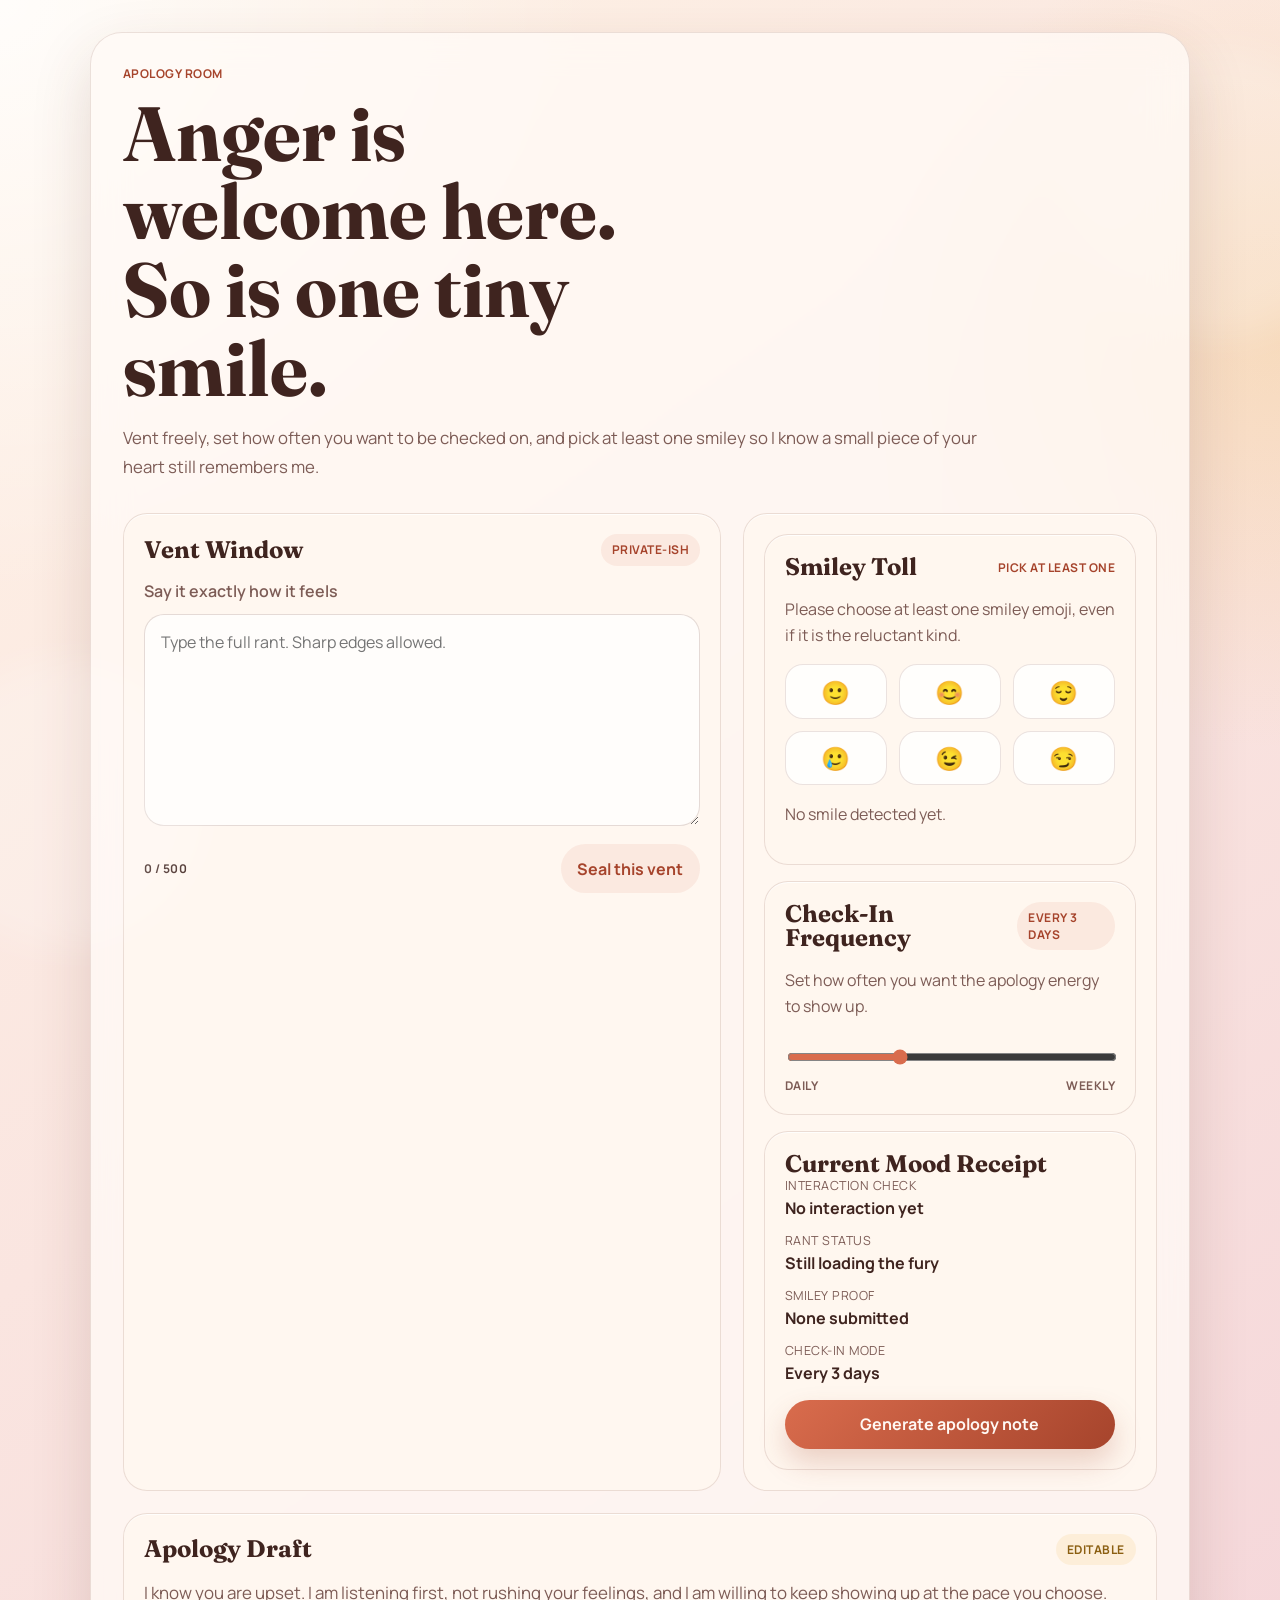
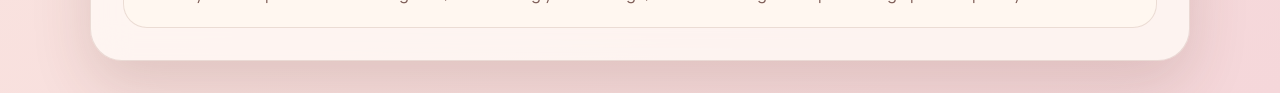
==== imsorry/index.html @ 5b045b2d "first commit" ====
<!DOCTYPE html>
<html lang="en">
  <head>
    <meta charset="UTF-8" />
    <meta name="viewport" content="width=device-width, initial-scale=1.0" />
    <title>Apology Room</title>
    <link rel="preconnect" href="https://fonts.googleapis.com" />
    <link rel="preconnect" href="https://fonts.gstatic.com" crossorigin />
    <link
      href="https://fonts.googleapis.com/css2?family=Fraunces:opsz,wght@9..144,600;9..144,700&family=Manrope:wght@400;500;600;700&display=swap"
      rel="stylesheet"
    />
    <link rel="stylesheet" href="style.css" />
  </head>
  <body>
    <main class="page-shell">
      <section class="hero-card">
        <p class="eyebrow">Apology Room</p>
        <h1>Anger is welcome here. So is one tiny smile.</h1>
        <p class="lead">
          Vent freely, set how often you want to be checked on, and pick at least one smiley so I know a small piece of your heart still remembers me.
        </p>

        <div class="panel-grid">
          <article class="panel panel-vent">
            <div class="panel-header">
              <h2>Vent Window</h2>
              <span class="status-dot">Private-ish</span>
            </div>
            <label class="field-label" for="vent-message">Say it exactly how it feels</label>
            <textarea
              id="vent-message"
              class="vent-input"
              rows="8"
              placeholder="Type the full rant. Sharp edges allowed."
            ></textarea>
            <div class="vent-footer">
              <span id="char-count">0 / 500</span>
              <button id="save-vent" class="ghost-button" type="button">Seal this vent</button>
            </div>
          </article>

          <article class="panel panel-side">
            <div class="stack">
              <section class="mini-panel">
                <div class="panel-header">
                  <h2>Smiley Toll</h2>
                  <span id="emoji-warning" class="warning-text">Pick at least one</span>
                </div>
                <p class="mini-copy">Please choose at least one smiley emoji, even if it is the reluctant kind.</p>
                <div id="emoji-picker" class="emoji-picker" aria-label="Smiley emoji picker">
                  <button class="emoji-button" type="button" data-emoji="🙂" aria-pressed="false">🙂</button>
                  <button class="emoji-button" type="button" data-emoji="😊" aria-pressed="false">😊</button>
                  <button class="emoji-button" type="button" data-emoji="😌" aria-pressed="false">😌</button>
                  <button class="emoji-button" type="button" data-emoji="🥲" aria-pressed="false">🥲</button>
                  <button class="emoji-button" type="button" data-emoji="😉" aria-pressed="false">😉</button>
                  <button class="emoji-button" type="button" data-emoji="😏" aria-pressed="false">😏</button>
                </div>
                <p id="emoji-summary" class="selection-summary">No smile detected yet.</p>
              </section>

              <section class="mini-panel">
                <div class="panel-header">
                  <h2>Check-In Frequency</h2>
                  <span id="frequency-value" class="status-pill">Every 3 days</span>
                </div>
                <p class="mini-copy">Set how often you want the apology energy to show up.</p>
                <input id="frequency-slider" class="slider" type="range" min="1" max="7" value="3" />
                <div class="slider-labels">
                  <span>Daily</span>
                  <span>Weekly</span>
                </div>
              </section>

              <section class="mini-panel summary-panel">
                <h2>Current Mood Receipt</h2>
                <dl>
                  <div>
                    <dt>Interaction check</dt>
                    <dd id="receipt-engagement">No interaction yet</dd>
                  </div>
                  <div>
                    <dt>Rant status</dt>
                    <dd id="receipt-rant">Still loading the fury</dd>
                  </div>
                  <div>
                    <dt>Smiley proof</dt>
                    <dd id="receipt-emoji">None submitted</dd>
                  </div>
                  <div>
                    <dt>Check-in mode</dt>
                    <dd id="receipt-frequency">Every 3 days</dd>
                  </div>
                </dl>
                <button id="generate-note" class="primary-button" type="button">Generate apology note</button>
              </section>
            </div>
          </article>
        </div>

        <section class="note-panel">
          <div class="panel-header">
            <h2>Apology Draft</h2>
            <span class="status-pill soft">Editable</span>
          </div>
          <p id="apology-note" class="note-copy">
            I know you are upset. I am listening first, not rushing your feelings, and I am willing to keep showing up at the pace you choose.
          </p>
        </section>
      </section>
    </main>

    <script type="module" src="script.js"></script>
  </body>
  </html>
---- imsorry/style.css ----
:root {
  color-scheme: light;
  --bg-top: #fff3e6;
  --bg-bottom: #f5d7da;
  --card: rgba(255, 250, 246, 0.78);
  --card-strong: rgba(255, 247, 240, 0.95);
  --border: rgba(113, 62, 47, 0.14);
  --text: #3f241f;
  --muted: #7d5c56;
  --accent: #d96c4d;
  --accent-deep: #a6442c;
  --gold: #f0bf62;
  --shadow: 0 24px 60px rgba(92, 48, 37, 0.16);
}

* {
  box-sizing: border-box;
}

body {
  margin: 0;
  min-height: 100vh;
  font-family: "Manrope", sans-serif;
  color: var(--text);
  background:
    radial-gradient(circle at top left, rgba(255, 255, 255, 0.82), transparent 28%),
    radial-gradient(circle at right 20%, rgba(240, 191, 98, 0.28), transparent 22%),
    linear-gradient(145deg, var(--bg-top), var(--bg-bottom));
}

body::before,
body::after {
  content: "";
  position: fixed;
  inset: auto;
  width: 18rem;
  height: 18rem;
  border-radius: 999px;
  background: rgba(255, 255, 255, 0.2);
  filter: blur(18px);
  pointer-events: none;
}

body::before {
  top: 3rem;
  right: -5rem;
}

body::after {
  bottom: -3rem;
  left: -5rem;
}

.page-shell {
  display: grid;
  min-height: 100vh;
  padding: 2rem;
  place-items: center;
}

.hero-card {
  width: min(1100px, 100%);
  padding: 2rem;
  border: 1px solid var(--border);
  border-radius: 32px;
  background: var(--card);
  backdrop-filter: blur(18px);
  box-shadow: var(--shadow);
}

.eyebrow,
.status-dot,
.status-pill,
.warning-text,
#char-count,
.slider-labels {
  letter-spacing: 0.04em;
  text-transform: uppercase;
  font-size: 0.75rem;
  font-weight: 700;
}

.eyebrow {
  margin: 0 0 0.8rem;
  color: var(--accent-deep);
}

h1,
h2 {
  margin: 0;
  font-family: "Fraunces", serif;
  line-height: 1.02;
}

h1 {
  max-width: 11ch;
  font-size: clamp(2.8rem, 6vw, 5.3rem);
}

.lead {
  max-width: 56rem;
  margin: 1rem 0 2rem;
  color: var(--muted);
  font-size: 1.05rem;
  line-height: 1.7;
}

.panel-grid {
  display: grid;
  grid-template-columns: 1.3fr 0.9fr;
  gap: 1.35rem;
}

.panel,
.mini-panel,
.note-panel {
  border: 1px solid var(--border);
  border-radius: 24px;
  background: var(--card-strong);
  box-shadow: inset 0 1px 0 rgba(255, 255, 255, 0.8);
}

.panel,
.mini-panel,
.note-panel {
  padding: 1.25rem;
}

.stack {
  display: grid;
  gap: 1rem;
}

.panel-header {
  display: flex;
  align-items: center;
  justify-content: space-between;
  gap: 1rem;
  margin-bottom: 0.9rem;
}

.status-dot,
.status-pill {
  display: inline-flex;
  align-items: center;
  gap: 0.35rem;
  padding: 0.45rem 0.7rem;
  border-radius: 999px;
  background: rgba(217, 108, 77, 0.1);
  color: var(--accent-deep);
}

.status-pill.soft {
  background: rgba(240, 191, 98, 0.16);
  color: #8b5f12;
}

.field-label,
.mini-copy,
.selection-summary,
.note-copy,
dd,
dt {
  color: var(--muted);
}

.field-label {
  display: block;
  margin-bottom: 0.75rem;
  font-weight: 600;
}

.vent-input {
  width: 100%;
  resize: vertical;
  border: 1px solid rgba(113, 62, 47, 0.18);
  border-radius: 20px;
  padding: 1rem 1rem 1.1rem;
  font: inherit;
  color: var(--text);
  background: rgba(255, 255, 255, 0.76);
  outline: none;
  transition: border-color 160ms ease, transform 160ms ease, box-shadow 160ms ease;
}

.vent-input:focus {
  border-color: rgba(217, 108, 77, 0.8);
  box-shadow: 0 0 0 4px rgba(217, 108, 77, 0.12);
}

.vent-footer {
  display: flex;
  align-items: center;
  justify-content: space-between;
  gap: 1rem;
  margin-top: 0.85rem;
}

button {
  border: 0;
  cursor: pointer;
  font: inherit;
}

.ghost-button,
.primary-button {
  border-radius: 999px;
  padding: 0.85rem 1.05rem;
  font-weight: 700;
  transition: transform 160ms ease, box-shadow 160ms ease, background 160ms ease;
}

.ghost-button {
  color: var(--accent-deep);
  background: rgba(217, 108, 77, 0.1);
}

.primary-button {
  width: 100%;
  color: #fff8f3;
  background: linear-gradient(135deg, var(--accent), var(--accent-deep));
  box-shadow: 0 14px 28px rgba(166, 68, 44, 0.22);
}

.ghost-button:hover,
.primary-button:hover,
.emoji-button:hover {
  transform: translateY(-1px);
}

.emoji-picker {
  display: grid;
  grid-template-columns: repeat(3, minmax(0, 1fr));
  gap: 0.75rem;
  margin-top: 0.85rem;
}

.emoji-button {
  min-height: 3.4rem;
  border: 1px solid rgba(113, 62, 47, 0.14);
  border-radius: 18px;
  background: rgba(255, 255, 255, 0.82);
  font-size: 1.45rem;
  transition: transform 160ms ease, border-color 160ms ease, background 160ms ease;
}

.emoji-button.is-selected {
  border-color: rgba(217, 108, 77, 0.9);
  background: rgba(255, 233, 223, 0.92);
}

.warning-text {
  color: var(--accent-deep);
}

.selection-summary,
.mini-copy,
.note-copy {
  line-height: 1.65;
}

.slider {
  width: 100%;
  margin-top: 0.85rem;
  accent-color: var(--accent);
}

.slider-labels {
  display: flex;
  justify-content: space-between;
  margin-top: 0.45rem;
  color: var(--muted);
}

.summary-panel dl {
  display: grid;
  gap: 0.8rem;
  margin: 0 0 1rem;
}

.summary-panel div {
  display: grid;
  gap: 0.2rem;
}

dt {
  font-size: 0.78rem;
  text-transform: uppercase;
  letter-spacing: 0.04em;
}

dd {
  margin: 0;
  color: var(--text);
  font-weight: 700;
}

.note-panel {
  margin-top: 1.35rem;
}

.note-copy {
  margin: 0;
  font-size: 1.06rem;
}

@media (max-width: 920px) {
  .panel-grid {
    grid-template-columns: 1fr;
  }

  h1 {
    max-width: 14ch;
  }
}

@media (max-width: 640px) {
  .page-shell {
    padding: 1rem;
  }

  .hero-card {
    padding: 1.15rem;
    border-radius: 26px;
  }

  .panel,
  .mini-panel,
  .note-panel {
    padding: 1rem;
  }

  .panel-header,
  .vent-footer {
    align-items: flex-start;
    flex-direction: column;
  }

  .emoji-picker {
    grid-template-columns: repeat(3, 1fr);
  }

  .ghost-button,
  .primary-button {
    width: 100%;
  }
}
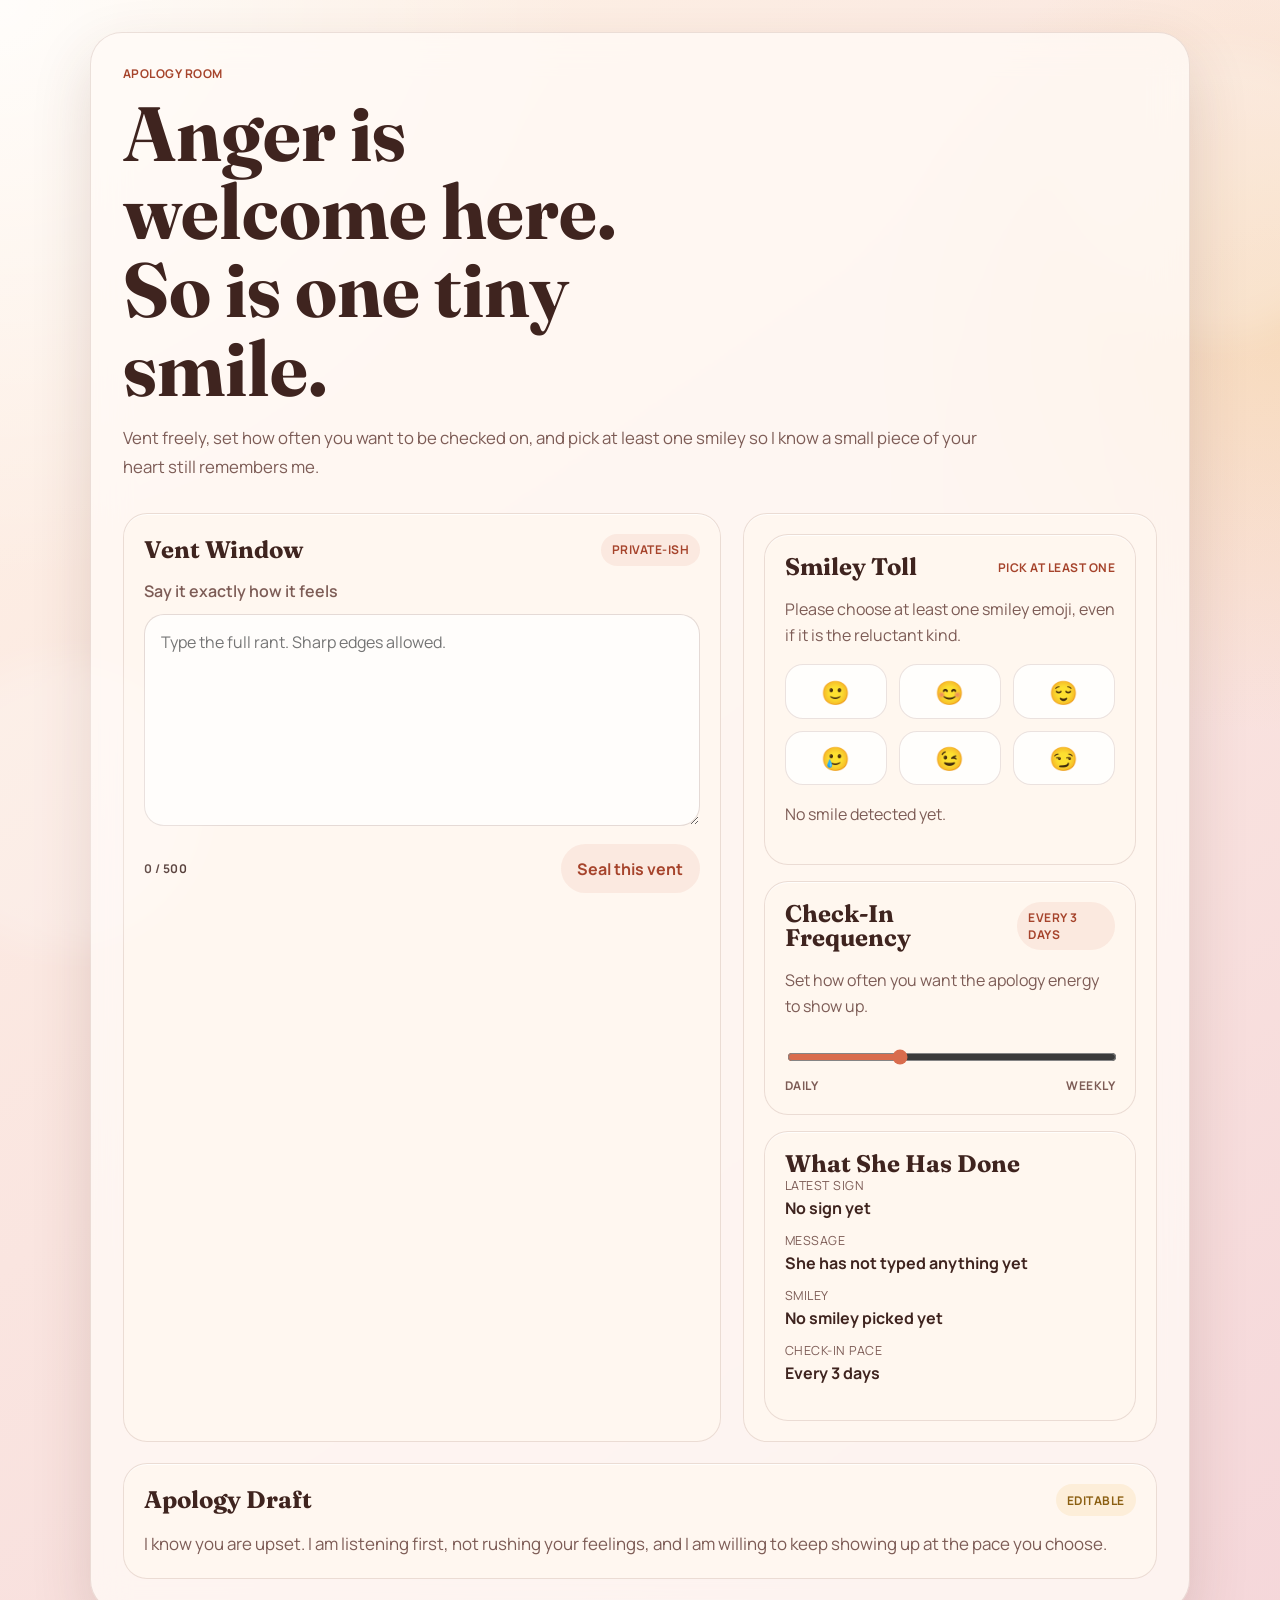
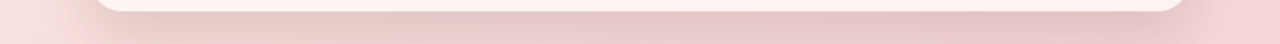
==== commit 102c25c2: "update base" ====
--- a/imsorry/index.html
+++ b/imsorry/index.html
@@ -73,26 +73,25 @@
               </section>
 
               <section class="mini-panel summary-panel">
-                <h2>Current Mood Receipt</h2>
+                <h2>What She Has Done</h2>
                 <dl>
                   <div>
-                    <dt>Interaction check</dt>
-                    <dd id="receipt-engagement">No interaction yet</dd>
+                    <dt>Latest sign</dt>
+                    <dd id="receipt-engagement">No sign yet</dd>
                   </div>
                   <div>
-                    <dt>Rant status</dt>
-                    <dd id="receipt-rant">Still loading the fury</dd>
+                    <dt>Message</dt>
+                    <dd id="receipt-rant">She has not typed anything yet</dd>
                   </div>
                   <div>
-                    <dt>Smiley proof</dt>
-                    <dd id="receipt-emoji">None submitted</dd>
+                    <dt>Smiley</dt>
+                    <dd id="receipt-emoji">No smiley picked yet</dd>
                   </div>
                   <div>
-                    <dt>Check-in mode</dt>
+                    <dt>Check-in pace</dt>
                     <dd id="receipt-frequency">Every 3 days</dd>
                   </div>
                 </dl>
-                <button id="generate-note" class="primary-button" type="button">Generate apology note</button>
               </section>
             </div>
           </article>
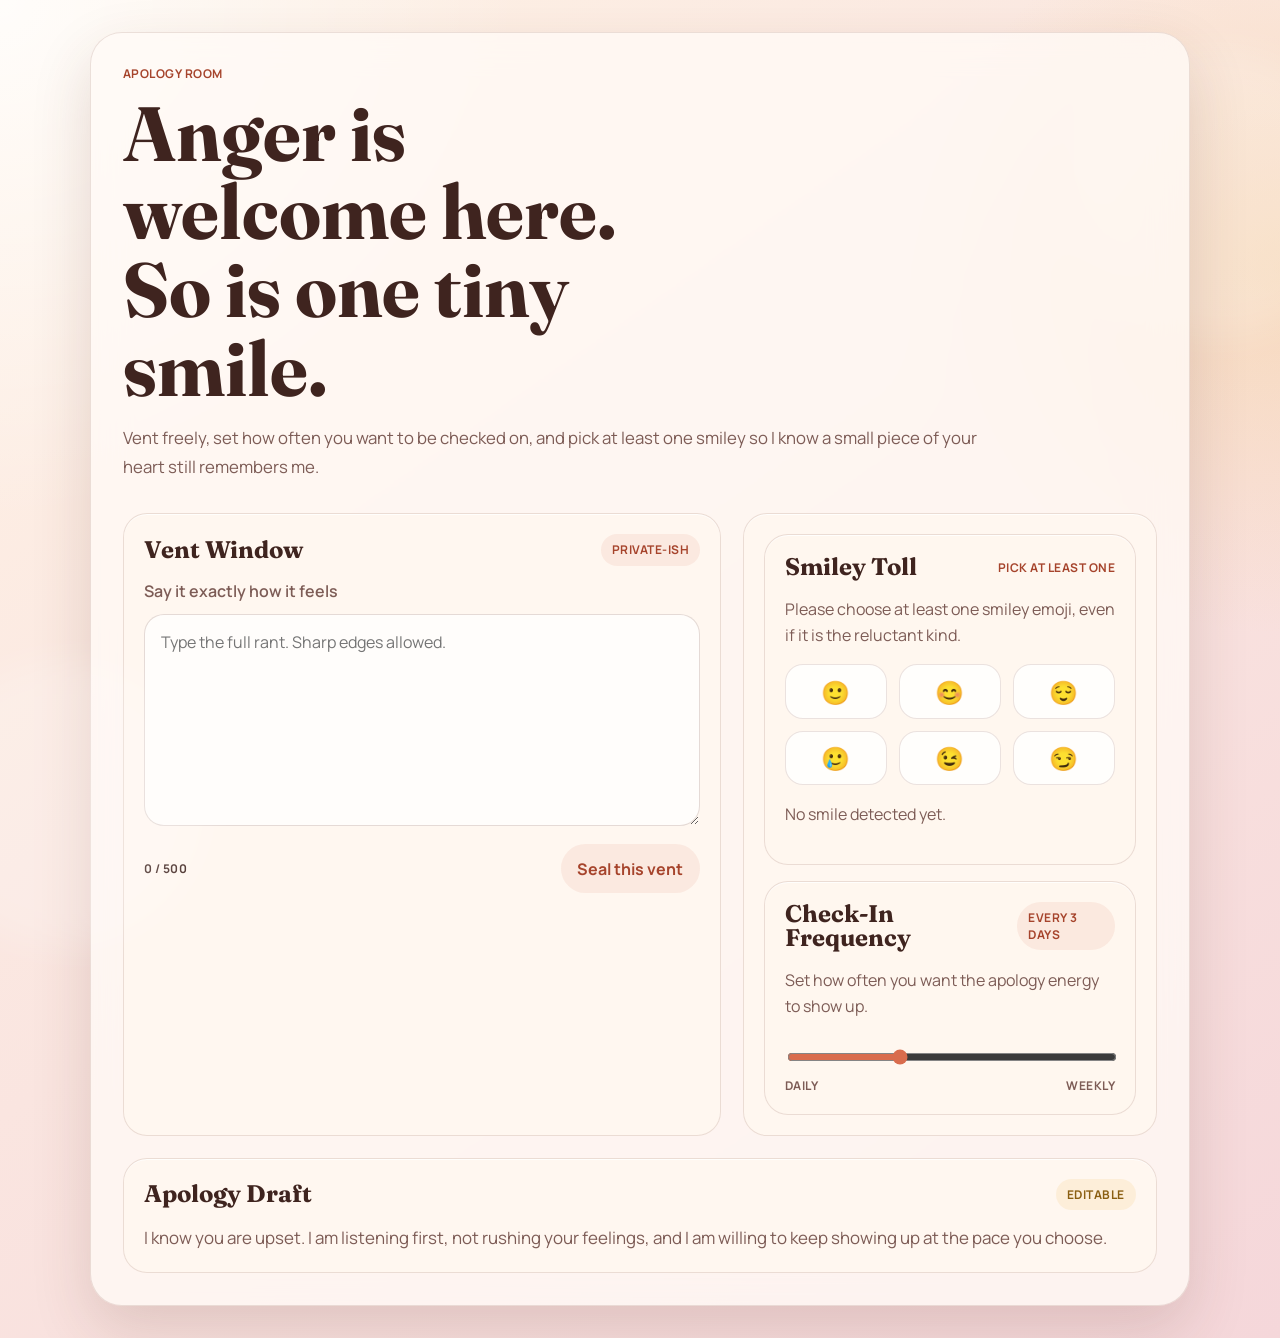
==== commit 6450c406: "update my base" ====
--- a/imsorry/index.html
+++ b/imsorry/index.html
@@ -71,28 +71,6 @@
                   <span>Weekly</span>
                 </div>
               </section>
-
-              <section class="mini-panel summary-panel">
-                <h2>What She Has Done</h2>
-                <dl>
-                  <div>
-                    <dt>Latest sign</dt>
-                    <dd id="receipt-engagement">No sign yet</dd>
-                  </div>
-                  <div>
-                    <dt>Message</dt>
-                    <dd id="receipt-rant">She has not typed anything yet</dd>
-                  </div>
-                  <div>
-                    <dt>Smiley</dt>
-                    <dd id="receipt-emoji">No smiley picked yet</dd>
-                  </div>
-                  <div>
-                    <dt>Check-in pace</dt>
-                    <dd id="receipt-frequency">Every 3 days</dd>
-                  </div>
-                </dl>
-              </section>
             </div>
           </article>
         </div>
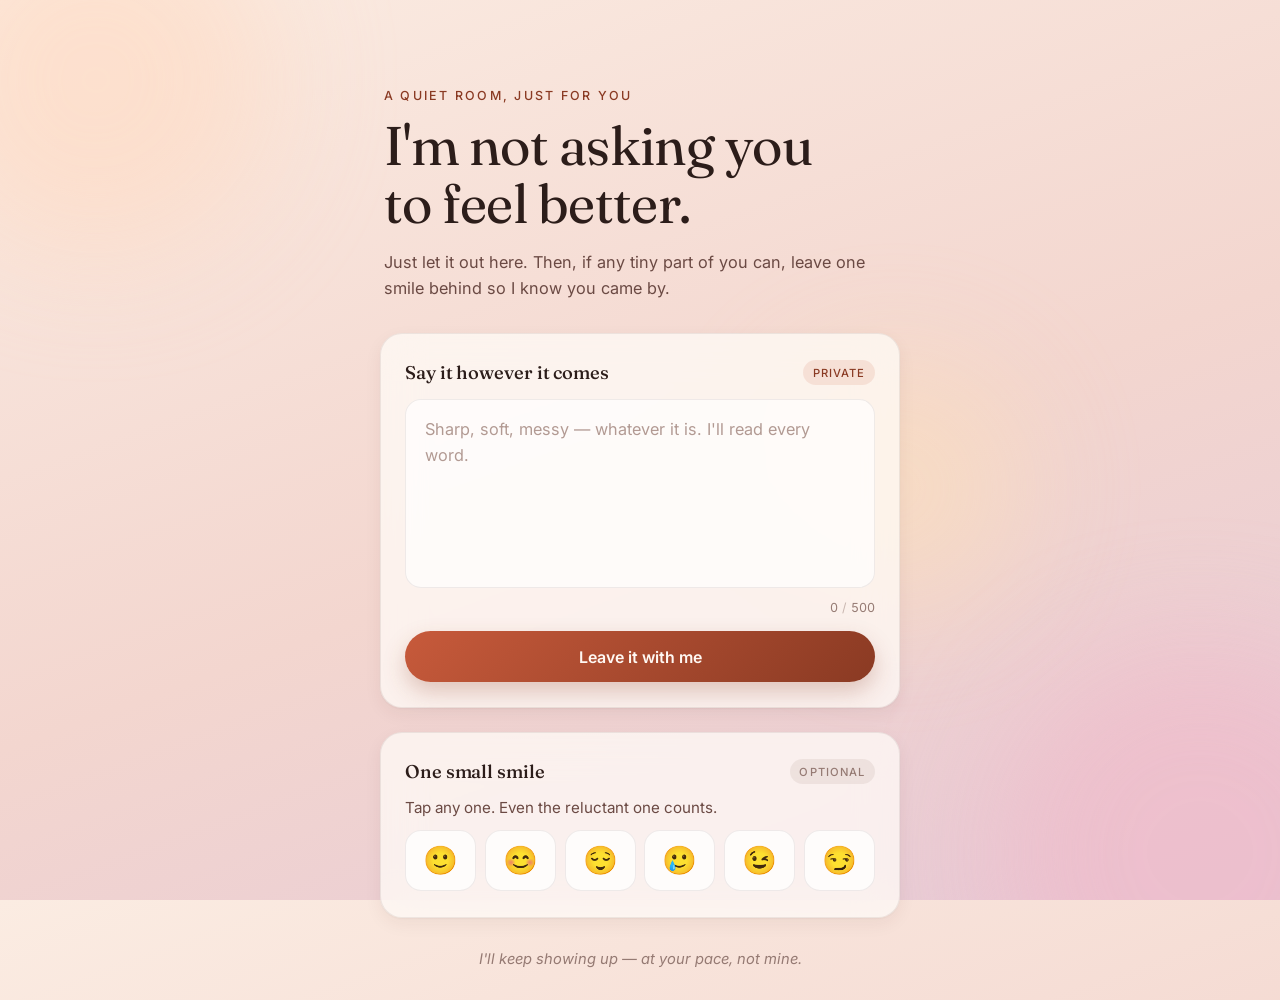
==== commit 48c7d3b9: "update" ====
--- a/imsorry/index.html
+++ b/imsorry/index.html
@@ -2,91 +2,92 @@
 <html lang="en">
   <head>
     <meta charset="UTF-8" />
-    <meta name="viewport" content="width=device-width, initial-scale=1.0" />
-    <title>Apology Room</title>
+    <meta
+      name="viewport"
+      content="width=device-width, initial-scale=1.0, viewport-fit=cover"
+    />
+    <meta name="theme-color" content="#f6e7df" />
+    <title>For You</title>
     <link rel="preconnect" href="https://fonts.googleapis.com" />
     <link rel="preconnect" href="https://fonts.gstatic.com" crossorigin />
     <link
-      href="https://fonts.googleapis.com/css2?family=Fraunces:opsz,wght@9..144,600;9..144,700&family=Manrope:wght@400;500;600;700&display=swap"
+      href="https://fonts.googleapis.com/css2?family=Fraunces:opsz,wght@9..144,400;9..144,500;9..144,600&family=Inter:wght@400;500;600&display=swap"
       rel="stylesheet"
     />
     <link rel="stylesheet" href="style.css" />
   </head>
   <body>
-    <main class="page-shell">
-      <section class="hero-card">
-        <p class="eyebrow">Apology Room</p>
-        <h1>Anger is welcome here. So is one tiny smile.</h1>
+    <div class="aurora" aria-hidden="true">
+      <span class="blob blob-a"></span>
+      <span class="blob blob-b"></span>
+      <span class="blob blob-c"></span>
+    </div>
+
+    <main class="page">
+      <header class="intro">
+        <p class="kicker">a quiet room, just for you</p>
+        <h1>
+          I'm not asking you<br />
+          to feel better.
+        </h1>
         <p class="lead">
-          Vent freely, set how often you want to be checked on, and pick at least one smiley so I know a small piece of your heart still remembers me.
+          Just let it out here. Then, if any tiny part of you can,
+          leave one smile behind so I know you came by.
         </p>
+      </header>
 
-        <div class="panel-grid">
-          <article class="panel panel-vent">
-            <div class="panel-header">
-              <h2>Vent Window</h2>
-              <span class="status-dot">Private-ish</span>
-            </div>
-            <label class="field-label" for="vent-message">Say it exactly how it feels</label>
-            <textarea
-              id="vent-message"
-              class="vent-input"
-              rows="8"
-              placeholder="Type the full rant. Sharp edges allowed."
-            ></textarea>
-            <div class="vent-footer">
-              <span id="char-count">0 / 500</span>
-              <button id="save-vent" class="ghost-button" type="button">Seal this vent</button>
-            </div>
-          </article>
-
-          <article class="panel panel-side">
-            <div class="stack">
-              <section class="mini-panel">
-                <div class="panel-header">
-                  <h2>Smiley Toll</h2>
-                  <span id="emoji-warning" class="warning-text">Pick at least one</span>
-                </div>
-                <p class="mini-copy">Please choose at least one smiley emoji, even if it is the reluctant kind.</p>
-                <div id="emoji-picker" class="emoji-picker" aria-label="Smiley emoji picker">
-                  <button class="emoji-button" type="button" data-emoji="🙂" aria-pressed="false">🙂</button>
-                  <button class="emoji-button" type="button" data-emoji="😊" aria-pressed="false">😊</button>
-                  <button class="emoji-button" type="button" data-emoji="😌" aria-pressed="false">😌</button>
-                  <button class="emoji-button" type="button" data-emoji="🥲" aria-pressed="false">🥲</button>
-                  <button class="emoji-button" type="button" data-emoji="😉" aria-pressed="false">😉</button>
-                  <button class="emoji-button" type="button" data-emoji="😏" aria-pressed="false">😏</button>
-                </div>
-                <p id="emoji-summary" class="selection-summary">No smile detected yet.</p>
-              </section>
-
-              <section class="mini-panel">
-                <div class="panel-header">
-                  <h2>Check-In Frequency</h2>
-                  <span id="frequency-value" class="status-pill">Every 3 days</span>
-                </div>
-                <p class="mini-copy">Set how often you want the apology energy to show up.</p>
-                <input id="frequency-slider" class="slider" type="range" min="1" max="7" value="3" />
-                <div class="slider-labels">
-                  <span>Daily</span>
-                  <span>Weekly</span>
-                </div>
-              </section>
-            </div>
-          </article>
+      <section class="card" aria-labelledby="vent-title">
+        <div class="card-head">
+          <h2 id="vent-title">Say it however it comes</h2>
+          <span class="chip">private</span>
         </div>
 
-        <section class="note-panel">
-          <div class="panel-header">
-            <h2>Apology Draft</h2>
-            <span class="status-pill soft">Editable</span>
-          </div>
-          <p id="apology-note" class="note-copy">
-            I know you are upset. I am listening first, not rushing your feelings, and I am willing to keep showing up at the pace you choose.
-          </p>
-        </section>
+        <label class="sr-only" for="vent-message">Your words</label>
+        <textarea
+          id="vent-message"
+          rows="6"
+          placeholder="Sharp, soft, messy &mdash; whatever it is. I'll read every word."
+          maxlength="500"
+          autocomplete="off"
+          autocapitalize="sentences"
+          spellcheck="true"
+        ></textarea>
+
+        <div class="meter">
+          <span id="char-count">0</span>
+          <span class="meter-sep">/</span>
+          <span>500</span>
+        </div>
+
+        <button id="save-vent" class="primary" type="button">
+          <span class="primary-label">Leave it with me</span>
+        </button>
       </section>
+
+      <section class="card emoji-card" aria-labelledby="smile-title">
+        <div class="card-head">
+          <h2 id="smile-title">One small smile</h2>
+          <span id="smile-status" class="chip soft">optional</span>
+        </div>
+        <p class="hint">Tap any one. Even the reluctant one counts.</p>
+
+        <div id="emoji-picker" class="emoji-grid" role="group" aria-label="Pick a smile">
+          <button class="emoji" type="button" data-emoji="🙂" aria-pressed="false">🙂</button>
+          <button class="emoji" type="button" data-emoji="😊" aria-pressed="false">😊</button>
+          <button class="emoji" type="button" data-emoji="😌" aria-pressed="false">😌</button>
+          <button class="emoji" type="button" data-emoji="🥲" aria-pressed="false">🥲</button>
+          <button class="emoji" type="button" data-emoji="😉" aria-pressed="false">😉</button>
+          <button class="emoji" type="button" data-emoji="😏" aria-pressed="false">😏</button>
+        </div>
+      </section>
+
+      <footer class="sign-off">
+        <p>I'll keep showing up &mdash; at your pace, not mine.</p>
+      </footer>
     </main>
+
+    <div id="toast" class="toast" role="status" aria-live="polite" hidden></div>
 
     <script type="module" src="script.js"></script>
   </body>
-  </html>+</html>
--- a/imsorry/style.css
+++ b/imsorry/style.css
@@ -1,347 +1,317 @@
 :root {
   color-scheme: light;
-  --bg-top: #fff3e6;
-  --bg-bottom: #f5d7da;
-  --card: rgba(255, 250, 246, 0.78);
-  --card-strong: rgba(255, 247, 240, 0.95);
-  --border: rgba(113, 62, 47, 0.14);
-  --text: #3f241f;
-  --muted: #7d5c56;
-  --accent: #d96c4d;
-  --accent-deep: #a6442c;
-  --gold: #f0bf62;
-  --shadow: 0 24px 60px rgba(92, 48, 37, 0.16);
-}
-
-* {
-  box-sizing: border-box;
-}
+  --bg-1: #fbece2;
+  --bg-2: #f3d6cf;
+  --bg-3: #e6c9d6;
+  --ink: #2c1d1a;
+  --ink-soft: #6b4a44;
+  --muted: #957a73;
+  --line: rgba(60, 30, 25, 0.08);
+  --card: rgba(255, 252, 249, 0.72);
+  --card-strong: rgba(255, 252, 249, 0.92);
+  --accent: #c75a3b;
+  --accent-deep: #8a3a23;
+  --accent-soft: rgba(199, 90, 59, 0.12);
+  --shadow-sm: 0 1px 2px rgba(60, 30, 25, 0.04),
+    0 6px 18px rgba(60, 30, 25, 0.06);
+  --shadow-lg: 0 20px 50px rgba(80, 35, 25, 0.14);
+  --radius-lg: 22px;
+  --radius-md: 16px;
+  --radius-sm: 12px;
+}
+
+* { box-sizing: border-box; }
+html, body { height: 100%; }
 
 body {
   margin: 0;
-  min-height: 100vh;
-  font-family: "Manrope", sans-serif;
-  color: var(--text);
-  background:
-    radial-gradient(circle at top left, rgba(255, 255, 255, 0.82), transparent 28%),
-    radial-gradient(circle at right 20%, rgba(240, 191, 98, 0.28), transparent 22%),
-    linear-gradient(145deg, var(--bg-top), var(--bg-bottom));
-}
-
-body::before,
-body::after {
-  content: "";
+  font-family: "Inter", -apple-system, BlinkMacSystemFont, "Segoe UI", sans-serif;
+  font-size: 16px;
+  color: var(--ink);
+  background: linear-gradient(160deg, var(--bg-1) 0%, var(--bg-2) 55%, var(--bg-3) 100%);
+  -webkit-font-smoothing: antialiased;
+  -webkit-tap-highlight-color: transparent;
+  overflow-x: hidden;
+}
+
+.aurora {
   position: fixed;
-  inset: auto;
-  width: 18rem;
-  height: 18rem;
+  inset: 0;
+  z-index: 0;
+  pointer-events: none;
+  overflow: hidden;
+}
+.blob {
+  position: absolute;
   border-radius: 999px;
-  background: rgba(255, 255, 255, 0.2);
-  filter: blur(18px);
-  pointer-events: none;
-}
-
-body::before {
-  top: 3rem;
-  right: -5rem;
-}
-
-body::after {
-  bottom: -3rem;
-  left: -5rem;
-}
-
-.page-shell {
+  filter: blur(60px);
+  opacity: 0.55;
+  will-change: transform;
+}
+.blob-a {
+  width: 22rem; height: 22rem;
+  top: -6rem; left: -5rem;
+  background: #ffd9c0;
+  animation: drift 18s ease-in-out infinite alternate;
+}
+.blob-b {
+  width: 26rem; height: 26rem;
+  bottom: -10rem; right: -8rem;
+  background: #f1b6c7;
+  animation: drift 22s ease-in-out infinite alternate-reverse;
+}
+.blob-c {
+  width: 16rem; height: 16rem;
+  top: 40%; right: 20%;
+  background: #ffe5b4;
+  opacity: 0.4;
+  animation: drift 26s ease-in-out infinite alternate;
+}
+@keyframes drift {
+  from { transform: translate3d(0,0,0) scale(1); }
+  to   { transform: translate3d(2rem, 1.5rem, 0) scale(1.08); }
+}
+
+.page {
+  position: relative;
+  z-index: 1;
+  max-width: 560px;
+  margin: 0 auto;
+  padding: max(1.25rem, env(safe-area-inset-top)) 1.25rem
+           max(2rem, env(safe-area-inset-bottom)) 1.25rem;
   display: grid;
-  min-height: 100vh;
-  padding: 2rem;
-  place-items: center;
-}
-
-.hero-card {
-  width: min(1100px, 100%);
-  padding: 2rem;
-  border: 1px solid var(--border);
-  border-radius: 32px;
+  gap: 1.25rem;
+}
+
+.intro {
+  padding: 2.25rem 0.25rem 0.5rem;
+  text-align: left;
+  animation: fade-up 700ms ease both;
+}
+.kicker {
+  margin: 0 0 0.9rem;
+  font-size: 0.78rem;
+  letter-spacing: 0.18em;
+  text-transform: uppercase;
+  color: var(--accent-deep);
+  font-weight: 500;
+}
+h1 {
+  margin: 0;
+  font-family: "Fraunces", "Times New Roman", serif;
+  font-weight: 400;
+  font-size: clamp(2.4rem, 9vw, 3.4rem);
+  line-height: 1.05;
+  letter-spacing: -0.01em;
+  color: var(--ink);
+}
+.lead {
+  margin: 1.1rem 0 0;
+  color: var(--ink-soft);
+  font-size: 1.02rem;
+  line-height: 1.6;
+  max-width: 32rem;
+}
+
+.card {
+  position: relative;
+  padding: 1.25rem 1.1rem 1.1rem;
+  border-radius: var(--radius-lg);
+  border: 1px solid var(--line);
   background: var(--card);
-  backdrop-filter: blur(18px);
-  box-shadow: var(--shadow);
-}
-
-.eyebrow,
-.status-dot,
-.status-pill,
-.warning-text,
-#char-count,
-.slider-labels {
-  letter-spacing: 0.04em;
-  text-transform: uppercase;
-  font-size: 0.75rem;
-  font-weight: 700;
-}
-
-.eyebrow {
-  margin: 0 0 0.8rem;
-  color: var(--accent-deep);
-}
-
-h1,
+  backdrop-filter: blur(20px);
+  -webkit-backdrop-filter: blur(20px);
+  box-shadow: var(--shadow-sm);
+  animation: fade-up 700ms ease both;
+  animation-delay: 80ms;
+}
+.emoji-card { animation-delay: 160ms; }
+
+.card-head {
+  display: flex;
+  align-items: center;
+  justify-content: space-between;
+  gap: 0.75rem;
+  margin-bottom: 0.85rem;
+}
 h2 {
   margin: 0;
   font-family: "Fraunces", serif;
-  line-height: 1.02;
-}
-
-h1 {
-  max-width: 11ch;
-  font-size: clamp(2.8rem, 6vw, 5.3rem);
-}
-
-.lead {
-  max-width: 56rem;
-  margin: 1rem 0 2rem;
+  font-weight: 500;
+  font-size: 1.15rem;
+  letter-spacing: -0.005em;
+  color: var(--ink);
+}
+
+.chip {
+  font-size: 0.7rem;
+  font-weight: 500;
+  letter-spacing: 0.1em;
+  text-transform: uppercase;
+  padding: 0.35rem 0.6rem;
+  border-radius: 999px;
+  background: var(--accent-soft);
+  color: var(--accent-deep);
+}
+.chip.soft {
+  background: rgba(149, 122, 115, 0.12);
   color: var(--muted);
-  font-size: 1.05rem;
-  line-height: 1.7;
-}
-
-.panel-grid {
-  display: grid;
-  grid-template-columns: 1.3fr 0.9fr;
-  gap: 1.35rem;
-}
-
-.panel,
-.mini-panel,
-.note-panel {
-  border: 1px solid var(--border);
-  border-radius: 24px;
-  background: var(--card-strong);
-  box-shadow: inset 0 1px 0 rgba(255, 255, 255, 0.8);
-}
-
-.panel,
-.mini-panel,
-.note-panel {
-  padding: 1.25rem;
-}
-
-.stack {
-  display: grid;
-  gap: 1rem;
-}
-
-.panel-header {
+}
+.chip.is-on {
+  background: rgba(80, 145, 95, 0.14);
+  color: #2f6b3d;
+}
+
+textarea {
+  width: 100%;
+  resize: none;
+  min-height: 9.5rem;
+  padding: 1rem 1.05rem;
+  font: inherit;
+  font-size: 1.02rem;
+  line-height: 1.55;
+  color: var(--ink);
+  background: rgba(255, 255, 255, 0.7);
+  border: 1px solid var(--line);
+  border-radius: var(--radius-md);
+  outline: none;
+  transition: border-color 180ms ease, box-shadow 180ms ease, background 180ms ease;
+}
+textarea::placeholder { color: #b29a93; }
+textarea:focus {
+  border-color: rgba(199, 90, 59, 0.55);
+  background: rgba(255, 255, 255, 0.92);
+  box-shadow: 0 0 0 4px rgba(199, 90, 59, 0.1);
+}
+
+.meter {
   display: flex;
-  align-items: center;
-  justify-content: space-between;
-  gap: 1rem;
-  margin-bottom: 0.9rem;
-}
-
-.status-dot,
-.status-pill {
-  display: inline-flex;
-  align-items: center;
-  gap: 0.35rem;
-  padding: 0.45rem 0.7rem;
+  justify-content: flex-end;
+  align-items: baseline;
+  gap: 0.25rem;
+  margin-top: 0.55rem;
+  color: var(--muted);
+  font-size: 0.78rem;
+  font-variant-numeric: tabular-nums;
+}
+.meter-sep { opacity: 0.5; }
+
+.primary {
+  margin-top: 1rem;
+  width: 100%;
+  min-height: 3rem;
+  border: 0;
   border-radius: 999px;
-  background: rgba(217, 108, 77, 0.1);
-  color: var(--accent-deep);
-}
-
-.status-pill.soft {
-  background: rgba(240, 191, 98, 0.16);
-  color: #8b5f12;
-}
-
-.field-label,
-.mini-copy,
-.selection-summary,
-.note-copy,
-dd,
-dt {
-  color: var(--muted);
-}
-
-.field-label {
-  display: block;
-  margin-bottom: 0.75rem;
+  padding: 0.95rem 1.1rem;
+  font: inherit;
   font-weight: 600;
-}
-
-.vent-input {
-  width: 100%;
-  resize: vertical;
-  border: 1px solid rgba(113, 62, 47, 0.18);
-  border-radius: 20px;
-  padding: 1rem 1rem 1.1rem;
-  font: inherit;
-  color: var(--text);
-  background: rgba(255, 255, 255, 0.76);
-  outline: none;
-  transition: border-color 160ms ease, transform 160ms ease, box-shadow 160ms ease;
-}
-
-.vent-input:focus {
-  border-color: rgba(217, 108, 77, 0.8);
-  box-shadow: 0 0 0 4px rgba(217, 108, 77, 0.12);
-}
-
-.vent-footer {
-  display: flex;
-  align-items: center;
-  justify-content: space-between;
-  gap: 1rem;
-  margin-top: 0.85rem;
-}
-
-button {
-  border: 0;
-  cursor: pointer;
-  font: inherit;
-}
-
-.ghost-button,
-.primary-button {
-  border-radius: 999px;
-  padding: 0.85rem 1.05rem;
-  font-weight: 700;
-  transition: transform 160ms ease, box-shadow 160ms ease, background 160ms ease;
-}
-
-.ghost-button {
-  color: var(--accent-deep);
-  background: rgba(217, 108, 77, 0.1);
-}
-
-.primary-button {
-  width: 100%;
+  font-size: 1rem;
   color: #fff8f3;
   background: linear-gradient(135deg, var(--accent), var(--accent-deep));
-  box-shadow: 0 14px 28px rgba(166, 68, 44, 0.22);
-}
-
-.ghost-button:hover,
-.primary-button:hover,
-.emoji-button:hover {
-  transform: translateY(-1px);
-}
-
-.emoji-picker {
+  box-shadow: 0 10px 22px rgba(138, 58, 35, 0.25);
+  cursor: pointer;
+  transition: transform 140ms ease, box-shadow 140ms ease, filter 140ms ease;
+}
+.primary:hover { transform: translateY(-1px); }
+.primary:active { transform: translateY(0); filter: brightness(0.97); }
+.primary:disabled,
+.primary.is-done {
+  background: rgba(80, 145, 95, 0.9);
+  box-shadow: none;
+  cursor: default;
+  transform: none;
+}
+
+.hint {
+  margin: 0 0 0.85rem;
+  color: var(--ink-soft);
+  font-size: 0.95rem;
+}
+.emoji-grid {
   display: grid;
-  grid-template-columns: repeat(3, minmax(0, 1fr));
-  gap: 0.75rem;
-  margin-top: 0.85rem;
-}
-
-.emoji-button {
+  grid-template-columns: repeat(6, 1fr);
+  gap: 0.55rem;
+}
+.emoji {
+  appearance: none;
+  border: 1px solid var(--line);
+  background: rgba(255, 255, 255, 0.75);
+  border-radius: var(--radius-md);
   min-height: 3.4rem;
-  border: 1px solid rgba(113, 62, 47, 0.14);
-  border-radius: 18px;
-  background: rgba(255, 255, 255, 0.82);
-  font-size: 1.45rem;
-  transition: transform 160ms ease, border-color 160ms ease, background 160ms ease;
-}
-
-.emoji-button.is-selected {
-  border-color: rgba(217, 108, 77, 0.9);
-  background: rgba(255, 233, 223, 0.92);
-}
-
-.warning-text {
-  color: var(--accent-deep);
-}
-
-.selection-summary,
-.mini-copy,
-.note-copy {
-  line-height: 1.65;
-}
-
-.slider {
-  width: 100%;
-  margin-top: 0.85rem;
-  accent-color: var(--accent);
-}
-
-.slider-labels {
-  display: flex;
-  justify-content: space-between;
-  margin-top: 0.45rem;
+  font-size: 1.6rem;
+  line-height: 1;
+  cursor: pointer;
+  transition: transform 140ms ease, border-color 140ms ease,
+    background 140ms ease, box-shadow 140ms ease;
+}
+.emoji:hover { transform: translateY(-2px); }
+.emoji:active { transform: translateY(0) scale(0.96); }
+.emoji.is-selected {
+  border-color: rgba(199, 90, 59, 0.75);
+  background: rgba(255, 230, 218, 0.95);
+  box-shadow: 0 6px 16px rgba(199, 90, 59, 0.18);
+}
+
+.sign-off {
+  margin: 0.5rem 0 0;
+  text-align: center;
   color: var(--muted);
-}
-
-.summary-panel dl {
-  display: grid;
-  gap: 0.8rem;
-  margin: 0 0 1rem;
-}
-
-.summary-panel div {
-  display: grid;
-  gap: 0.2rem;
-}
-
-dt {
-  font-size: 0.78rem;
-  text-transform: uppercase;
-  letter-spacing: 0.04em;
-}
-
-dd {
-  margin: 0;
-  color: var(--text);
-  font-weight: 700;
-}
-
-.note-panel {
-  margin-top: 1.35rem;
-}
-
-.note-copy {
-  margin: 0;
-  font-size: 1.06rem;
-}
-
-@media (max-width: 920px) {
-  .panel-grid {
-    grid-template-columns: 1fr;
-  }
-
-  h1 {
-    max-width: 14ch;
-  }
-}
-
-@media (max-width: 640px) {
-  .page-shell {
-    padding: 1rem;
-  }
-
-  .hero-card {
-    padding: 1.15rem;
-    border-radius: 26px;
-  }
-
-  .panel,
-  .mini-panel,
-  .note-panel {
-    padding: 1rem;
-  }
-
-  .panel-header,
-  .vent-footer {
-    align-items: flex-start;
-    flex-direction: column;
-  }
-
-  .emoji-picker {
-    grid-template-columns: repeat(3, 1fr);
-  }
-
-  .ghost-button,
-  .primary-button {
-    width: 100%;
-  }
-}+  font-size: 0.92rem;
+  font-style: italic;
+  animation: fade-up 700ms ease both;
+  animation-delay: 240ms;
+}
+.sign-off p { margin: 0; }
+
+.toast {
+  position: fixed;
+  left: 50%;
+  bottom: max(1.25rem, env(safe-area-inset-bottom));
+  transform: translateX(-50%) translateY(1.5rem);
+  background: rgba(44, 29, 26, 0.92);
+  color: #fff8f3;
+  padding: 0.7rem 1.05rem;
+  border-radius: 999px;
+  font-size: 0.9rem;
+  box-shadow: var(--shadow-lg);
+  opacity: 0;
+  transition: opacity 220ms ease, transform 220ms ease;
+  z-index: 10;
+  pointer-events: none;
+}
+.toast.is-visible {
+  opacity: 1;
+  transform: translateX(-50%) translateY(0);
+}
+
+.sr-only {
+  position: absolute;
+  width: 1px; height: 1px;
+  padding: 0; margin: -1px;
+  overflow: hidden; clip: rect(0,0,0,0);
+  white-space: nowrap; border: 0;
+}
+
+@keyframes fade-up {
+  from { opacity: 0; transform: translateY(10px); }
+  to   { opacity: 1; transform: translateY(0); }
+}
+
+@media (prefers-reduced-motion: reduce) {
+  .blob, .intro, .card, .sign-off { animation: none !important; }
+}
+
+@media (max-width: 380px) {
+  .page { padding-left: 1rem; padding-right: 1rem; }
+  .card { padding: 1.05rem 0.95rem; }
+  .emoji { min-height: 3rem; font-size: 1.45rem; }
+  .emoji-grid { gap: 0.45rem; }
+}
+
+@media (min-width: 720px) {
+  .page { padding-top: 3rem; gap: 1.5rem; }
+  .intro { padding-top: 2.5rem; }
+  .card { padding: 1.6rem 1.5rem; }
+  textarea { min-height: 11rem; padding: 1.1rem 1.2rem; }
+  .emoji { min-height: 3.8rem; font-size: 1.75rem; }
+}
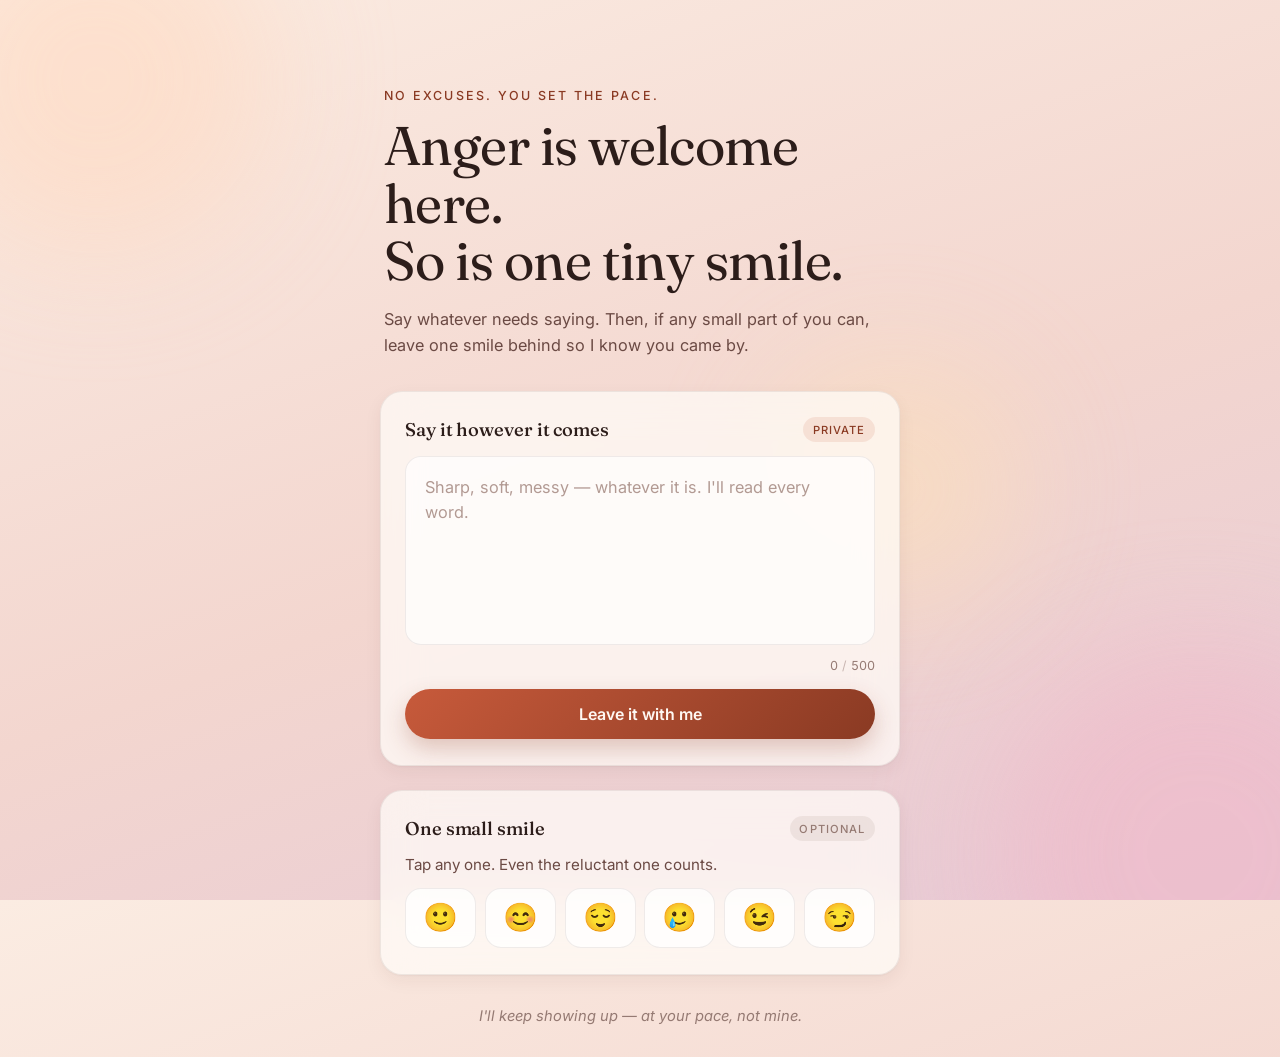
==== commit 8366133b: "change header" ====
--- a/imsorry/index.html
+++ b/imsorry/index.html
@@ -25,13 +25,13 @@
 
     <main class="page">
       <header class="intro">
-        <p class="kicker">a quiet room, just for you</p>
+        <p class="kicker">no excuses. you set the pace.</p>
         <h1>
-          I'm not asking you<br />
-          to feel better.
+          Anger is welcome here.<br />
+          So is one tiny smile.
         </h1>
         <p class="lead">
-          Just let it out here. Then, if any tiny part of you can,
+          Say whatever needs saying. Then, if any small part of you can,
           leave one smile behind so I know you came by.
         </p>
       </header>
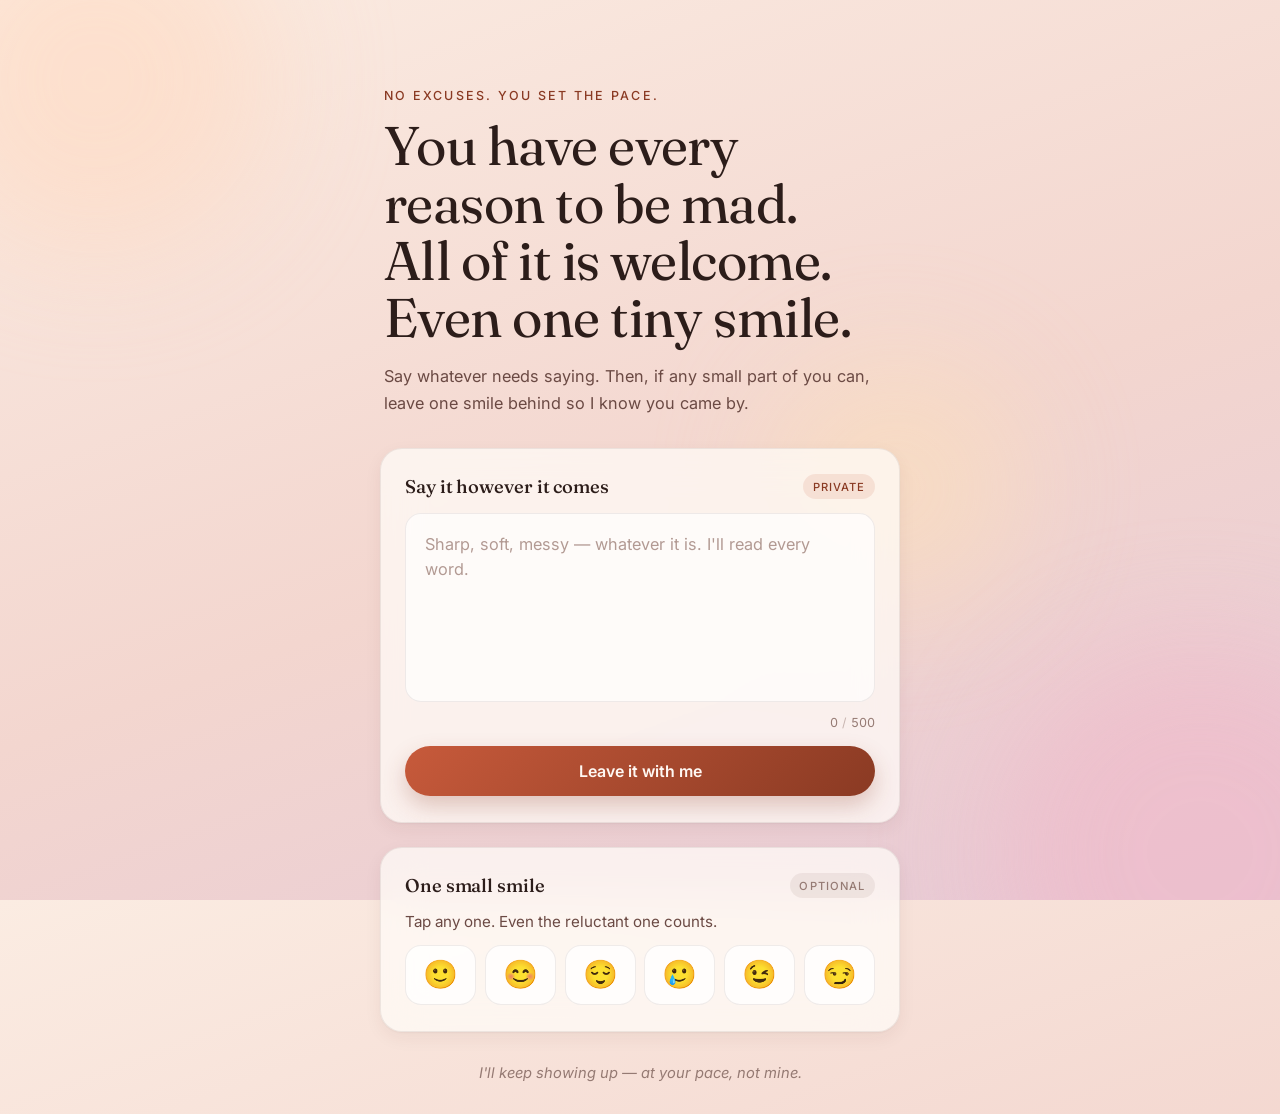
==== commit db6aa8bc: "update" ====
--- a/imsorry/index.html
+++ b/imsorry/index.html
@@ -27,8 +27,9 @@
       <header class="intro">
         <p class="kicker">no excuses. you set the pace.</p>
         <h1>
-          Anger is welcome here.<br />
-          So is one tiny smile.
+          You have every reason to be mad.<br />
+          All of it is welcome.<br />
+          Even one tiny smile.
         </h1>
         <p class="lead">
           Say whatever needs saying. Then, if any small part of you can,
